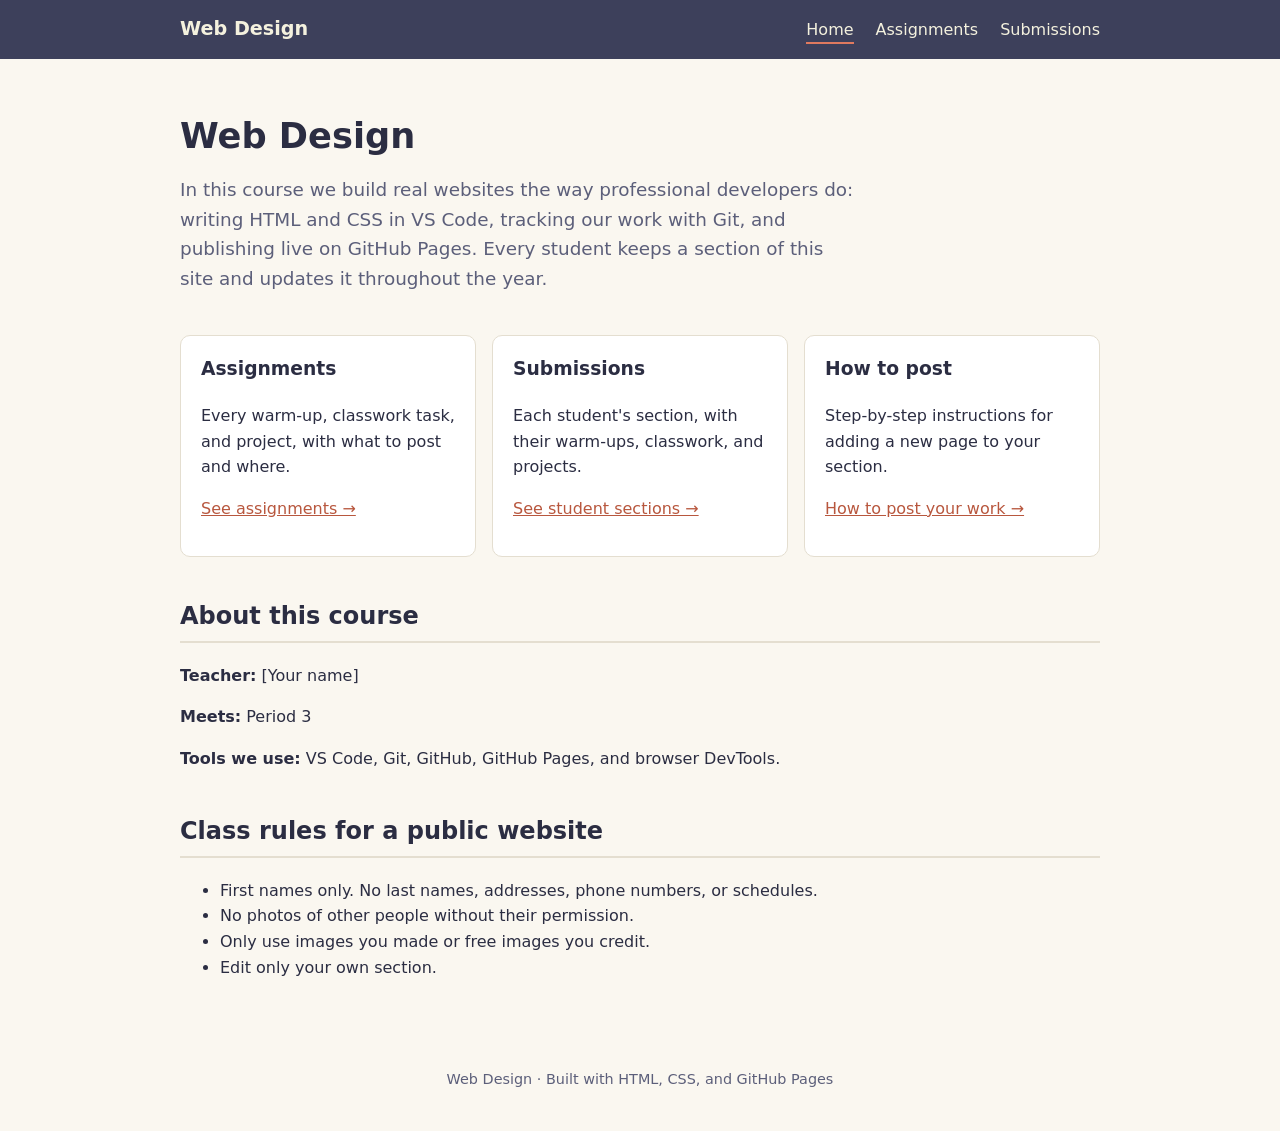
==== index.html @ a6d08524 "Add files via upload" ====
<!DOCTYPE html>
<html lang="en">
<head>
  <meta charset="UTF-8">
  <meta name="viewport" content="width=device-width, initial-scale=1.0">
  <title>Web Design</title>
  <link rel="stylesheet" href="style.css">
</head>
<body>
  <header>
    <nav>
      <a href="index.html" class="logo">Web Design</a>
      <ul>
        <li><a href="index.html" class="active">Home</a></li>
        <li><a href="assignments.html">Assignments</a></li>
        <li><a href="submissions.html">Submissions</a></li>
      </ul>
    </nav>
  </header>

  <main>
    <!-- EDIT: course name and description -->
    <section class="hero">
      <h1>Web Design</h1>
      <p class="lead">
        In this course we build real websites the way professional developers do:
        writing HTML and CSS in VS Code, tracking our work with Git, and publishing
        live on GitHub Pages. Every student keeps a section of this site and updates
        it throughout the year.
      </p>
    </section>

    <div class="cards">
      <div class="card">
        <h3>Assignments</h3>
        <p>Every warm-up, classwork task, and project, with what to post and where.</p>
        <p><a href="assignments.html">See assignments &rarr;</a></p>
      </div>
      <div class="card">
        <h3>Submissions</h3>
        <p>Each student's section, with their warm-ups, classwork, and projects.</p>
        <p><a href="submissions.html">See student sections &rarr;</a></p>
      </div>
      <div class="card">
        <h3>How to post</h3>
        <p>Step-by-step instructions for adding a new page to your section.</p>
        <p><a href="assignments.html#how-to-post">How to post your work &rarr;</a></p>
      </div>
    </div>

    <!-- EDIT: course details -->
    <h2>About this course</h2>
    <p><strong>Teacher:</strong> [Your name]</p>
    <p><strong>Meets:</strong> Period 3</p>
    <p><strong>Tools we use:</strong> VS Code, Git, GitHub, GitHub Pages, and browser DevTools.</p>

    <h2>Class rules for a public website</h2>
    <ul>
      <li>First names only. No last names, addresses, phone numbers, or schedules.</li>
      <li>No photos of other people without their permission.</li>
      <li>Only use images you made or free images you credit.</li>
      <li>Edit only your own section.</li>
    </ul>
  </main>

  <footer>
    Web Design &middot; Built with HTML, CSS, and GitHub Pages
  </footer>
</body>
</html>
---- style.css ----
/* ===== Class site styles ===== */

:root {
  --ink: #2b2d42;
  --muted: #5c5f7a;
  --bg: #faf7f0;
  --card: #ffffff;
  --line: #e4ded0;
  --accent: #e07a5f;
  --accent-dark: #b8573e;
  --nav: #3d405b;
  --nav-text: #f4f1de;
  --tag-warm: #f2cc8f;
  --tag-class: #bfd7ea;
  --tag-project: #c7e3c1;
}

* {
  box-sizing: border-box;
}

body {
  margin: 0;
  font-family: "Segoe UI", system-ui, -apple-system, Helvetica, Arial, sans-serif;
  color: var(--ink);
  background-color: var(--bg);
  line-height: 1.6;
}

/* ----- Navigation bar ----- */
header {
  background-color: var(--nav);
}

nav {
  max-width: 960px;
  margin: 0 auto;
  padding: 14px 20px;
  display: flex;
  justify-content: space-between;
  align-items: center;
  gap: 16px;
}

nav .logo {
  color: var(--nav-text);
  font-weight: 700;
  font-size: 1.2rem;
  text-decoration: none;
}

nav ul {
  display: flex;
  gap: 22px;
  list-style: none;
  margin: 0;
  padding: 0;
}

nav ul a {
  color: var(--nav-text);
  text-decoration: none;
  padding-bottom: 3px;
}

nav ul a:hover {
  border-bottom: 2px solid var(--nav-text);
}

nav ul a.active {
  border-bottom: 2px solid var(--accent);
}

/* ----- Page layout ----- */
main {
  max-width: 960px;
  margin: 0 auto;
  padding: 32px 20px 48px;
}

h1 {
  font-size: 2.2rem;
  line-height: 1.2;
  margin: 0 0 8px;
}

h2 {
  margin-top: 40px;
  border-bottom: 2px solid var(--line);
  padding-bottom: 6px;
}

a {
  color: var(--accent-dark);
}

.lead {
  font-size: 1.15rem;
  color: var(--muted);
  max-width: 680px;
}

.hero {
  padding: 24px 0 8px;
}

/* ----- Cards ----- */
.cards {
  display: flex;
  flex-wrap: wrap;
  gap: 16px;
  margin-top: 16px;
}

.card {
  flex: 1 1 260px;
  background-color: var(--card);
  border: 1px solid var(--line);
  border-radius: 10px;
  padding: 18px 20px;
}

.card h3 {
  margin-top: 0;
}

/* ----- Assignments ----- */
.assignment {
  background-color: var(--card);
  border: 1px solid var(--line);
  border-left: 5px solid var(--accent);
  border-radius: 8px;
  padding: 16px 20px;
  margin: 16px 0;
}

.assignment h3 {
  margin: 0 0 4px;
}

.meta {
  color: var(--muted);
  font-size: 0.95rem;
  margin: 0 0 10px;
}

.tag {
  display: inline-block;
  font-size: 0.8rem;
  font-weight: 600;
  padding: 2px 10px;
  border-radius: 999px;
  margin-right: 6px;
}

.tag.warm-up { background-color: var(--tag-warm); }
.tag.classwork { background-color: var(--tag-class); }
.tag.project { background-color: var(--tag-project); }

.post-to {
  background-color: var(--bg);
  border-radius: 6px;
  padding: 8px 12px;
  font-size: 0.95rem;
}

code {
  background-color: #efe9dc;
  padding: 1px 6px;
  border-radius: 4px;
  font-size: 0.92em;
}

/* ----- How-to steps ----- */
.steps li {
  margin-bottom: 8px;
}

/* ----- Submissions grid ----- */
.students {
  list-style: none;
  padding: 0;
  display: flex;
  flex-wrap: wrap;
  gap: 12px;
}

.students li {
  flex: 1 1 200px;
}

.students a {
  display: block;
  background-color: var(--card);
  border: 1px solid var(--line);
  border-radius: 10px;
  padding: 16px 18px;
  text-decoration: none;
  color: var(--ink);
  font-weight: 600;
}

.students a:hover {
  border-color: var(--accent);
}

.students span {
  display: block;
  font-weight: 400;
  color: var(--muted);
  font-size: 0.9rem;
}

footer {
  text-align: center;
  color: var(--muted);
  font-size: 0.9rem;
  padding: 24px 20px 40px;
}

/* ----- Phones ----- */
@media (max-width: 640px) {
  nav {
    flex-direction: column;
  }

  nav ul {
    flex-wrap: wrap;
    justify-content: center;
    gap: 14px;
  }

  h1 {
    font-size: 1.8rem;
  }
}
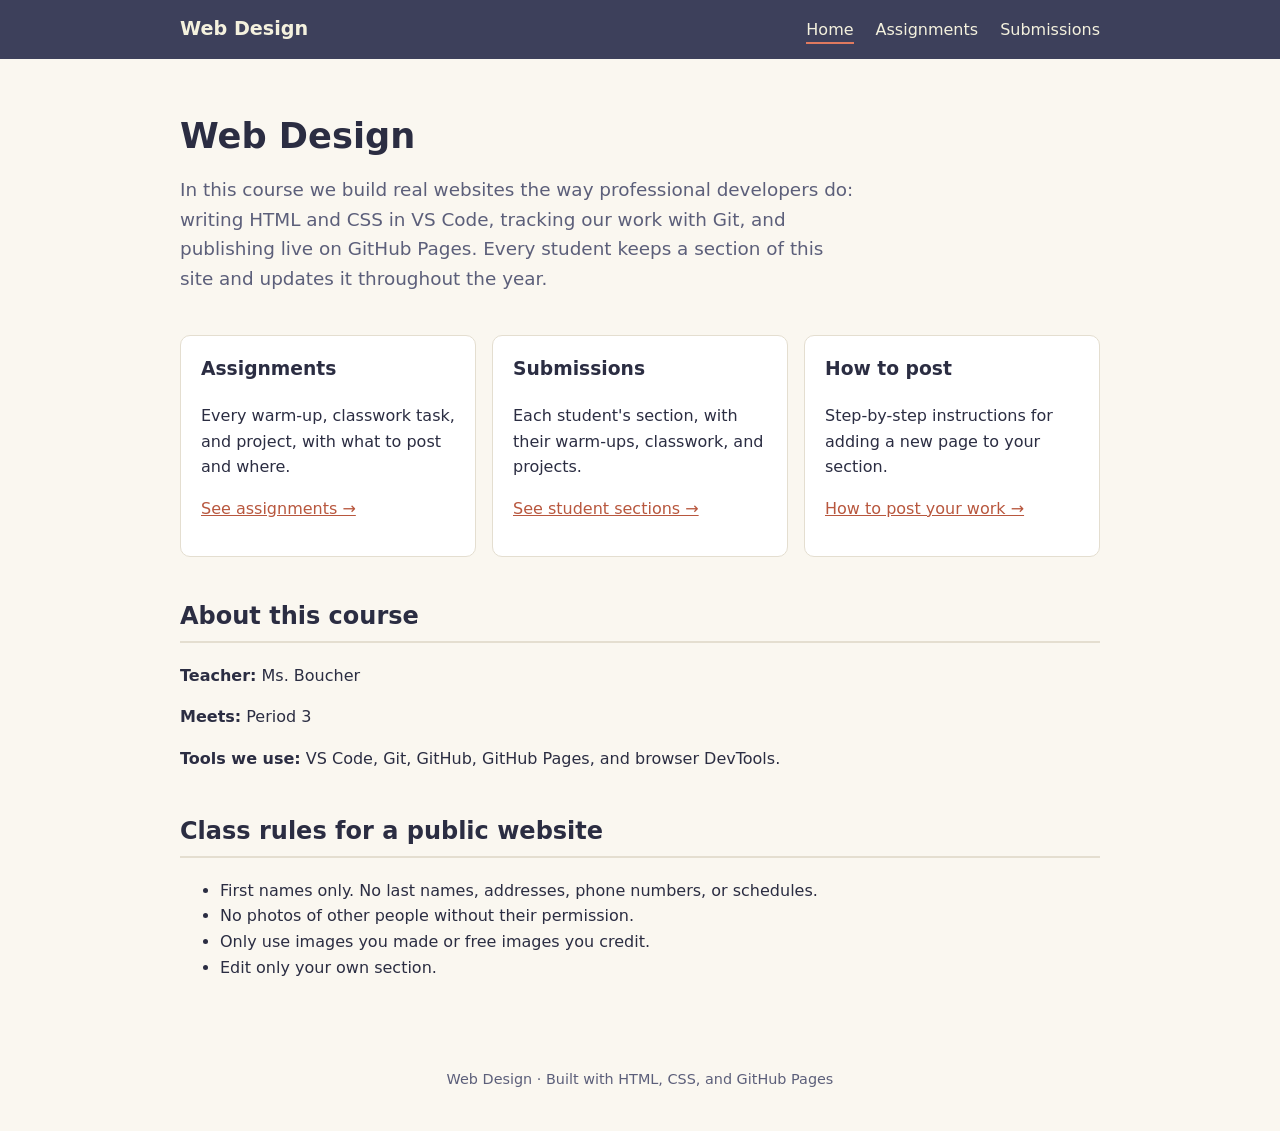
==== commit 49cffdad: "Update teacher name in course details" ====
--- a/index.html
+++ b/index.html
@@ -50,7 +50,7 @@
 
     <!-- EDIT: course details -->
     <h2>About this course</h2>
-    <p><strong>Teacher:</strong> [Your name]</p>
+    <p><strong>Teacher:</strong> Ms. Boucher</p>
     <p><strong>Meets:</strong> Period 3</p>
     <p><strong>Tools we use:</strong> VS Code, Git, GitHub, GitHub Pages, and browser DevTools.</p>
 
